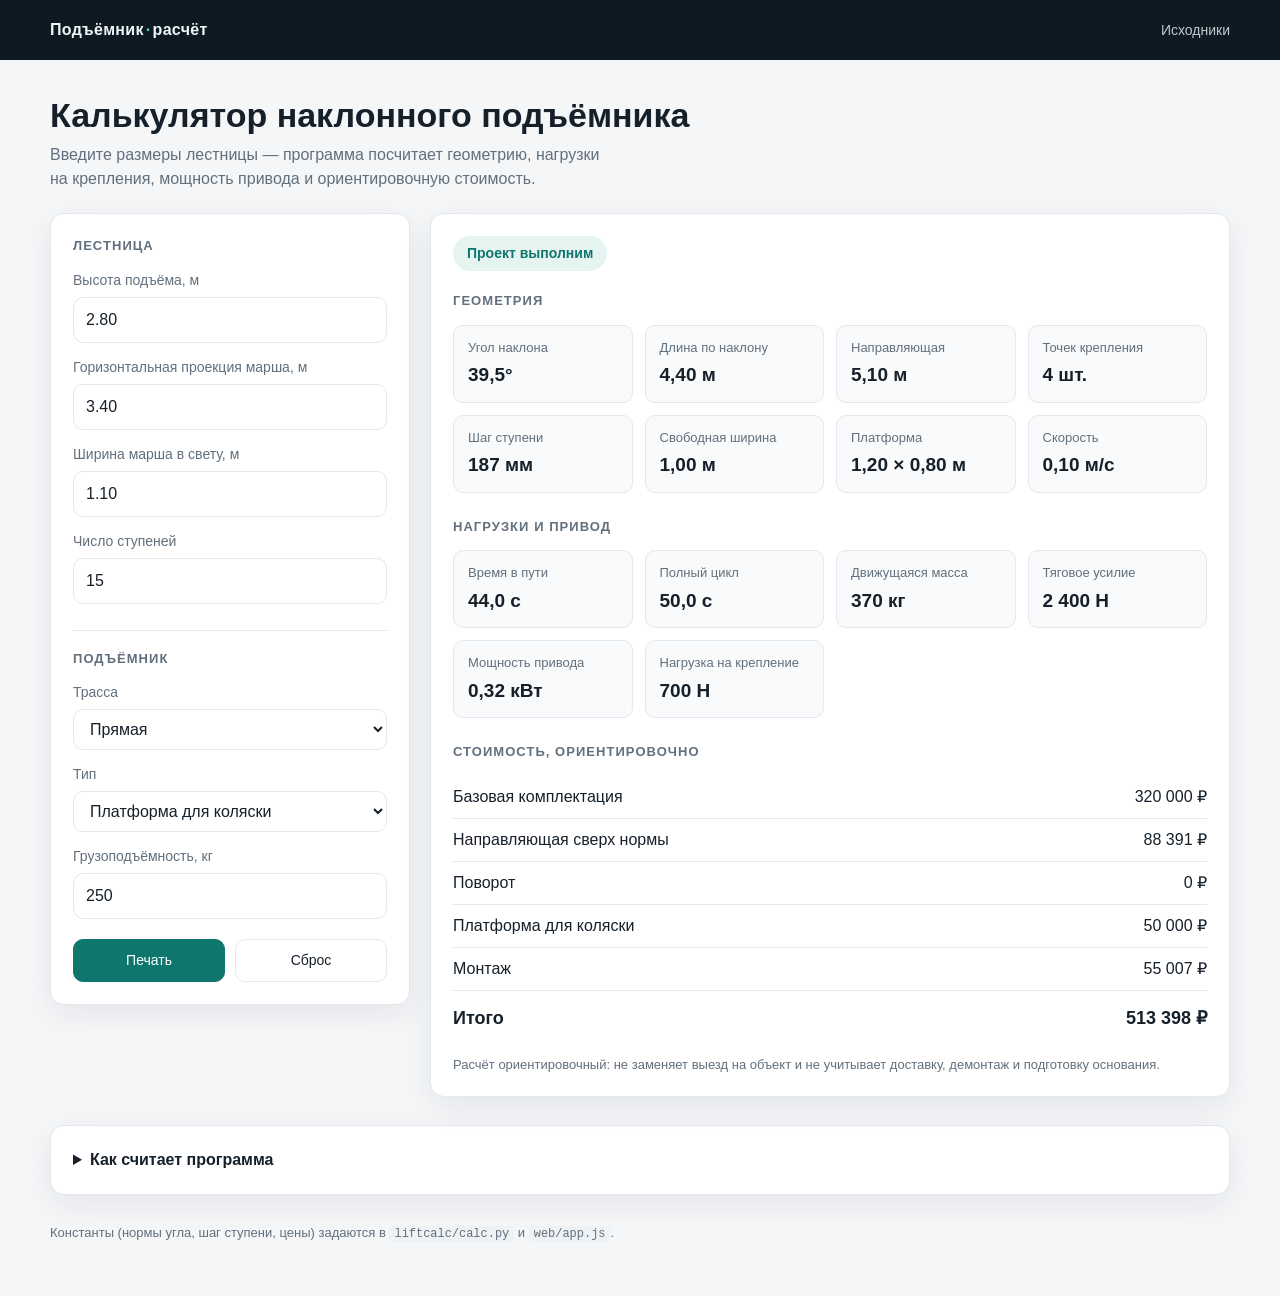
==== web/index.html @ 30a2d52d "Калькулятор наклонного подъёмника: ядро на Python, CLI и веб-страница" ====
<!DOCTYPE html>
<html lang="ru">
<head>
<meta charset="utf-8">
<meta name="viewport" content="width=device-width, initial-scale=1">
<title>Калькулятор наклонного подъёмника для лестницы</title>
<meta name="description" content="Расчёт наклонного подъёмника: угол, длина направляющей, нагрузки, мощность привода и ориентировочная цена.">
<link rel="stylesheet" href="styles.css">
</head>
<body>
<header class="topbar">
  <div class="wrap">
    <div class="brand">Подъёмник<span>·</span>расчёт</div>
    <a class="topbar-link" href="https://github.com/DuXae/DuXae" target="_blank" rel="noopener">Исходники</a>
  </div>
</header>

<main class="wrap">
  <section class="intro">
    <h1>Калькулятор наклонного подъёмника</h1>
    <p>Введите размеры лестницы — программа посчитает геометрию, нагрузки на крепления,
       мощность привода и ориентировочную стоимость.</p>
  </section>

  <div class="layout">
    <form class="card form" id="form" autocomplete="off">
      <h2>Лестница</h2>

      <label class="field">
        <span>Высота подъёма, м</span>
        <input id="height" type="number" min="0.2" max="12" step="0.01" value="2.80">
      </label>

      <label class="field">
        <span>Горизонтальная проекция марша, м</span>
        <input id="run" type="number" min="0.2" max="20" step="0.01" value="3.40">
      </label>

      <label class="field">
        <span>Ширина марша в свету, м</span>
        <input id="width" type="number" min="0.5" max="3" step="0.01" value="1.10">
      </label>

      <label class="field">
        <span>Число ступеней</span>
        <input id="steps" type="number" min="2" max="60" step="1" value="15">
      </label>

      <h2>Подъёмник</h2>

      <label class="field">
        <span>Трасса</span>
        <select id="track">
          <option value="straight">Прямая</option>
          <option value="turn">С поворотом</option>
        </select>
      </label>

      <label class="field">
        <span>Тип</span>
        <select id="kind">
          <option value="platform">Платформа для коляски</option>
          <option value="seat">Кресло</option>
        </select>
      </label>

      <label class="field">
        <span>Грузоподъёмность, кг</span>
        <input id="payload" type="number" min="60" max="600" step="10" value="250">
      </label>

      <div class="form-actions">
        <button type="button" class="btn btn-primary" id="print">Печать</button>
        <button type="reset" class="btn" id="reset">Сброс</button>
      </div>
    </form>

    <section class="card results" aria-live="polite">
      <div class="verdict" id="verdict">—</div>

      <h2>Геометрия</h2>
      <dl class="grid">
        <div><dt>Угол наклона</dt><dd id="out-angle">—</dd></div>
        <div><dt>Длина по наклону</dt><dd id="out-slope">—</dd></div>
        <div><dt>Направляющая</dt><dd id="out-rail">—</dd></div>
        <div><dt>Точек крепления</dt><dd id="out-supports">—</dd></div>
        <div><dt>Шаг ступени</dt><dd id="out-step">—</dd></div>
        <div><dt>Свободная ширина</dt><dd id="out-clear">—</dd></div>
        <div><dt>Платформа</dt><dd id="out-platform">—</dd></div>
        <div><dt>Скорость</dt><dd id="out-speed">—</dd></div>
      </dl>

      <h2>Нагрузки и привод</h2>
      <dl class="grid">
        <div><dt>Время в пути</dt><dd id="out-time">—</dd></div>
        <div><dt>Полный цикл</dt><dd id="out-cycle">—</dd></div>
        <div><dt>Движущаяся масса</dt><dd id="out-mass">—</dd></div>
        <div><dt>Тяговое усилие</dt><dd id="out-force">—</dd></div>
        <div><dt>Мощность привода</dt><dd id="out-power">—</dd></div>
        <div><dt>Нагрузка на крепление</dt><dd id="out-load">—</dd></div>
      </dl>

      <div class="warnings" id="warnings"></div>

      <h2>Стоимость, ориентировочно</h2>
      <table class="price">
        <tbody>
          <tr><th>Базовая комплектация</th><td id="p-base">—</td></tr>
          <tr><th>Направляющая сверх нормы</th><td id="p-extra">—</td></tr>
          <tr><th>Поворот</th><td id="p-turn">—</td></tr>
          <tr><th>Платформа для коляски</th><td id="p-wheel">—</td></tr>
          <tr><th>Монтаж</th><td id="p-install">—</td></tr>
          <tr class="total"><th>Итого</th><td id="p-total">—</td></tr>
        </tbody>
      </table>
      <p class="fineprint">Расчёт ориентировочный: не заменяет выезд на объект и не учитывает
        доставку, демонтаж и подготовку основания.</p>
    </section>
  </div>

  <details class="card formulas">
    <summary>Как считает программа</summary>
    <ul>
      <li>Угол наклона: α = arctg(H / L), где H — высота, L — горизонтальная проекция.</li>
      <li>Длина по наклону: √(H² + L²); направляющая — плюс 0,35 м с каждой стороны, плюс 1,6 м на поворот.</li>
      <li>Точки крепления: шаг 1,5 м, но не меньше двух.</li>
      <li>Тяговое усилие: F = m·g·(sin α + 0,02·cos α) + m·a при КПД привода 0,75.</li>
      <li>Нагрузка на крепление: m·g·cos α, делённое на число точек.</li>
      <li>Цена: база 320 000 ₽ за 3 м, далее 42 000 ₽/м, поворот 90 000 ₽,
          платформа для коляски 50 000 ₽, монтаж 12 %.</li>
    </ul>
  </details>

  <footer class="footer">
    <p>Константы (нормы угла, шаг ступени, цены) задаются в <code>liftcalc/calc.py</code> и <code>web/app.js</code>.</p>
  </footer>
</main>

<script src="app.js"></script>
</body>
</html>
---- web/styles.css ----
:root {
  --bg: #f4f6f8;
  --card: #ffffff;
  --ink: #16202a;
  --muted: #62707d;
  --line: #e2e8ee;
  --accent: #0f766e;
  --accent-soft: #e6f4f1;
  --danger: #b42318;
  --danger-soft: #fdeceb;
  --warn: #a15c07;
  --warn-soft: #fdf3e2;
  --radius: 14px;
  --shadow: 0 10px 30px rgba(22, 32, 42, .07);
}

* { box-sizing: border-box; }

body {
  margin: 0;
  background: var(--bg);
  color: var(--ink);
  font: 16px/1.5 -apple-system, BlinkMacSystemFont, "Segoe UI", Roboto, "Helvetica Neue", Arial, sans-serif;
  -webkit-font-smoothing: antialiased;
}

.wrap {
  width: min(1180px, 100% - 32px);
  margin: 0 auto;
}

/* ---------- Шапка ---------- */

.topbar {
  background: #0e1a22;
  color: #eef4f7;
}

.topbar .wrap {
  display: flex;
  align-items: center;
  justify-content: space-between;
  height: 60px;
}

.brand {
  font-weight: 600;
  letter-spacing: .02em;
}

.brand span {
  color: #4fd1c5;
  margin: 0 2px;
}

.topbar-link {
  color: inherit;
  text-decoration: none;
  font-size: 14px;
  opacity: .8;
}

.topbar-link:hover { opacity: 1; }

/* ---------- Вступление ---------- */

.intro {
  padding: 36px 0 22px;
}

.intro h1 {
  margin: 0 0 8px;
  font-size: clamp(24px, 3.4vw, 34px);
  line-height: 1.15;
}

.intro p {
  margin: 0;
  max-width: 62ch;
  color: var(--muted);
}

/* ---------- Раскладка ---------- */

.layout {
  display: grid;
  grid-template-columns: minmax(280px, 360px) minmax(0, 1fr);
  gap: 20px;
  align-items: start;
  padding-bottom: 28px;
}

.card {
  background: var(--card);
  border: 1px solid var(--line);
  border-radius: var(--radius);
  box-shadow: var(--shadow);
  padding: 22px;
}

.card h2 {
  margin: 0 0 14px;
  font-size: 13px;
  letter-spacing: .08em;
  text-transform: uppercase;
  color: var(--muted);
}

.form h2:not(:first-child) {
  margin-top: 26px;
  padding-top: 18px;
  border-top: 1px solid var(--line);
}

/* ---------- Поля ---------- */

.field {
  display: block;
  margin-bottom: 14px;
}

.field span {
  display: block;
  margin-bottom: 6px;
  font-size: 14px;
  color: var(--muted);
}

.field input,
.field select {
  width: 100%;
  padding: 10px 12px;
  font: inherit;
  font-variant-numeric: tabular-nums;
  color: var(--ink);
  background: #fff;
  border: 1px solid var(--line);
  border-radius: 10px;
  transition: border-color .15s, box-shadow .15s;
}

.field input:focus,
.field select:focus {
  outline: none;
  border-color: var(--accent);
  box-shadow: 0 0 0 3px var(--accent-soft);
}

.form-actions {
  display: flex;
  gap: 10px;
  margin-top: 20px;
}

.btn {
  flex: 1;
  padding: 10px 14px;
  font: inherit;
  font-size: 14px;
  color: var(--ink);
  background: #fff;
  border: 1px solid var(--line);
  border-radius: 10px;
  cursor: pointer;
  transition: background .15s, border-color .15s;
}

.btn:hover { background: #f7f9fb; }

.btn-primary {
  color: #fff;
  background: var(--accent);
  border-color: var(--accent);
}

.btn-primary:hover { background: #0c625b; }

/* ---------- Результаты ---------- */

.verdict {
  display: inline-block;
  margin-bottom: 20px;
  padding: 7px 14px;
  font-size: 14px;
  font-weight: 600;
  border-radius: 999px;
  background: var(--accent-soft);
  color: var(--accent);
}

.verdict.bad {
  background: var(--danger-soft);
  color: var(--danger);
}

.grid {
  display: grid;
  grid-template-columns: repeat(auto-fit, minmax(150px, 1fr));
  gap: 12px;
  margin: 0 0 24px;
}

.grid div {
  padding: 12px 14px;
  background: #f8fafb;
  border: 1px solid var(--line);
  border-radius: 10px;
}

.grid dt {
  font-size: 13px;
  color: var(--muted);
}

.grid dd {
  margin: 4px 0 0;
  font-size: 19px;
  font-weight: 600;
  font-variant-numeric: tabular-nums;
}

/* ---------- Замечания ---------- */

.warnings {
  display: grid;
  gap: 8px;
  margin-bottom: 24px;
}

.warnings:empty { display: none; }

.warnings p {
  margin: 0;
  padding: 10px 14px;
  font-size: 14px;
  border-radius: 10px;
  border-left: 4px solid var(--muted);
  background: #f8fafb;
}

.warnings .error {
  border-color: var(--danger);
  background: var(--danger-soft);
  color: var(--danger);
}

.warnings .warn {
  border-color: var(--warn);
  background: var(--warn-soft);
  color: var(--warn);
}

/* ---------- Цена ---------- */

.price {
  width: 100%;
  border-collapse: collapse;
  font-variant-numeric: tabular-nums;
}

.price th,
.price td {
  padding: 9px 0;
  text-align: left;
  font-weight: 400;
  border-bottom: 1px solid var(--line);
}

.price td { text-align: right; white-space: nowrap; }

.price .total th,
.price .total td {
  padding-top: 14px;
  font-size: 18px;
  font-weight: 700;
  border-bottom: none;
}

.fineprint {
  margin: 14px 0 0;
  font-size: 13px;
  color: var(--muted);
}

/* ---------- Формулы ---------- */

.formulas { margin-bottom: 28px; }

.formulas summary {
  cursor: pointer;
  font-weight: 600;
}

.formulas ul {
  margin: 14px 0 0;
  padding-left: 20px;
  color: var(--muted);
}

.formulas li { margin-bottom: 6px; }

.footer {
  padding: 0 0 40px;
  font-size: 13px;
  color: var(--muted);
}

code {
  padding: 1px 5px;
  background: #eef2f5;
  border-radius: 5px;
  font-size: .92em;
}

/* ---------- Адаптив ---------- */

@media (max-width: 860px) {
  .layout { grid-template-columns: 1fr; }
}

/* ---------- Печать ---------- */

@media print {
  body { background: #fff; }
  .topbar, .form-actions, .formulas, .footer, .intro p { display: none; }
  .card { box-shadow: none; border-color: #ccc; }
  .layout { grid-template-columns: 1fr; }
  .grid dd { font-size: 16px; }
}
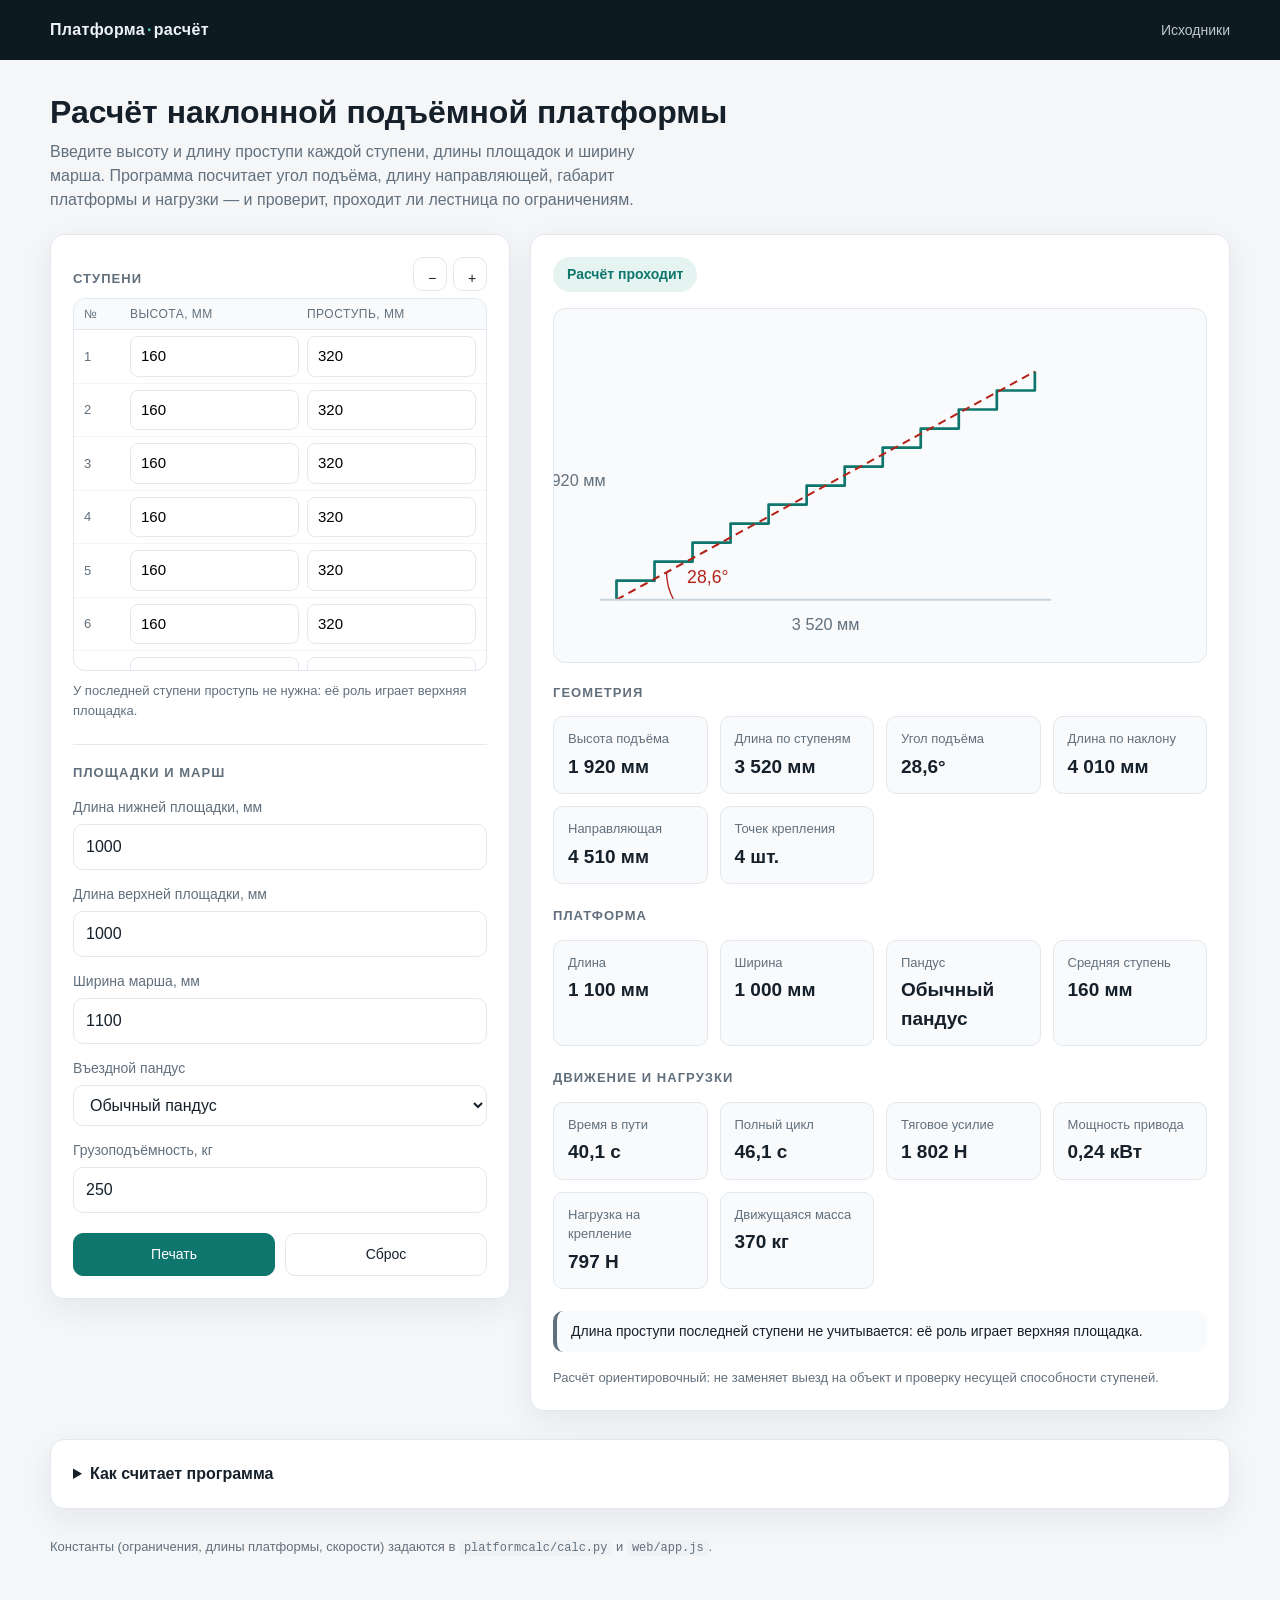
==== commit 7bd614c5: "Переделать под расчёт наклонной платформы: пошаговый ввод ступеней, схема, ограничения 10 м и 30°" ====
--- a/web/index.html
+++ b/web/index.html
@@ -3,70 +3,75 @@
 <head>
 <meta charset="utf-8">
 <meta name="viewport" content="width=device-width, initial-scale=1">
-<title>Калькулятор наклонного подъёмника для лестницы</title>
-<meta name="description" content="Расчёт наклонного подъёмника: угол, длина направляющей, нагрузки, мощность привода и ориентировочная цена.">
+<title>Расчёт наклонной подъёмной платформы</title>
+<meta name="description" content="Расчёт наклонной подъёмной платформы по размерам ступеней: высота и угол подъёма, длина направляющей, габарит платформы, нагрузки.">
 <link rel="stylesheet" href="styles.css">
 </head>
 <body>
 <header class="topbar">
   <div class="wrap">
-    <div class="brand">Подъёмник<span>·</span>расчёт</div>
+    <div class="brand">Платформа<span>·</span>расчёт</div>
     <a class="topbar-link" href="https://github.com/DuXae/DuXae" target="_blank" rel="noopener">Исходники</a>
   </div>
 </header>
 
 <main class="wrap">
   <section class="intro">
-    <h1>Калькулятор наклонного подъёмника</h1>
-    <p>Введите размеры лестницы — программа посчитает геометрию, нагрузки на крепления,
-       мощность привода и ориентировочную стоимость.</p>
+    <h1>Расчёт наклонной подъёмной платформы</h1>
+    <p>Введите высоту и длину проступи каждой ступени, длины площадок и ширину марша.
+       Программа посчитает угол подъёма, длину направляющей, габарит платформы и нагрузки —
+       и проверит, проходит ли лестница по ограничениям.</p>
   </section>
 
   <div class="layout">
     <form class="card form" id="form" autocomplete="off">
-      <h2>Лестница</h2>
+      <div class="section-head">
+        <h2>Ступени</h2>
+        <div class="stepper">
+          <button type="button" class="btn btn-icon" id="remove-step" title="Убрать ступень">−</button>
+          <button type="button" class="btn btn-icon" id="add-step" title="Добавить ступень">+</button>
+        </div>
+      </div>
+
+      <div class="step-table">
+        <div class="step-head">
+          <span>№</span><span>Высота, мм</span><span>Проступь, мм</span>
+        </div>
+        <div id="rows" class="step-body"></div>
+      </div>
+      <p class="hint">У последней ступени проступь не нужна: её роль играет верхняя площадка.</p>
+
+      <h2>Площадки и марш</h2>
 
       <label class="field">
-        <span>Высота подъёма, м</span>
-        <input id="height" type="number" min="0.2" max="12" step="0.01" value="2.80">
+        <span>Длина нижней площадки, мм</span>
+        <input id="lower" type="number" min="0" max="10000" step="10" value="1000">
       </label>
 
       <label class="field">
-        <span>Горизонтальная проекция марша, м</span>
-        <input id="run" type="number" min="0.2" max="20" step="0.01" value="3.40">
+        <span>Длина верхней площадки, мм</span>
+        <input id="upper" type="number" min="0" max="10000" step="10" value="1000">
       </label>
 
       <label class="field">
-        <span>Ширина марша в свету, м</span>
-        <input id="width" type="number" min="0.5" max="3" step="0.01" value="1.10">
+        <span>Ширина марша, мм</span>
+        <input id="width" type="number" min="600" max="3000" step="10" value="1100">
       </label>
 
       <label class="field">
-        <span>Число ступеней</span>
-        <input id="steps" type="number" min="2" max="60" step="1" value="15">
-      </label>
-
-      <h2>Подъёмник</h2>
-
-      <label class="field">
-        <span>Трасса</span>
-        <select id="track">
-          <option value="straight">Прямая</option>
-          <option value="turn">С поворотом</option>
-        </select>
-      </label>
-
-      <label class="field">
-        <span>Тип</span>
-        <select id="kind">
-          <option value="platform">Платформа для коляски</option>
-          <option value="seat">Кресло</option>
+        <span>Въездной пандус</span>
+        <select id="ramp">
+          <option value="normal">Обычный пандус</option>
+          <option value="ext50">Удлинённый на 50 мм</option>
+          <option value="ext100">Удлинённый на 100 мм</option>
+          <option value="ext150">Удлинённый на 150 мм</option>
+          <option value="short_npu">Укороченная площадка НПУ</option>
         </select>
       </label>
 
       <label class="field">
         <span>Грузоподъёмность, кг</span>
-        <input id="payload" type="number" min="60" max="600" step="10" value="250">
+        <input id="payload" type="number" min="60" max="500" step="10" value="250">
       </label>
 
       <div class="form-actions">
@@ -78,61 +83,61 @@
     <section class="card results" aria-live="polite">
       <div class="verdict" id="verdict">—</div>
 
+      <svg id="scheme" class="scheme" viewBox="0 0 480 260" role="img" aria-label="Схема подъёма"></svg>
+
       <h2>Геометрия</h2>
       <dl class="grid">
-        <div><dt>Угол наклона</dt><dd id="out-angle">—</dd></div>
+        <div><dt>Высота подъёма</dt><dd id="out-rise">—</dd></div>
+        <div><dt>Длина по ступеням</dt><dd id="out-run">—</dd></div>
+        <div><dt>Угол подъёма</dt><dd id="out-angle">—</dd></div>
         <div><dt>Длина по наклону</dt><dd id="out-slope">—</dd></div>
         <div><dt>Направляющая</dt><dd id="out-rail">—</dd></div>
         <div><dt>Точек крепления</dt><dd id="out-supports">—</dd></div>
-        <div><dt>Шаг ступени</dt><dd id="out-step">—</dd></div>
-        <div><dt>Свободная ширина</dt><dd id="out-clear">—</dd></div>
-        <div><dt>Платформа</dt><dd id="out-platform">—</dd></div>
-        <div><dt>Скорость</dt><dd id="out-speed">—</dd></div>
       </dl>
 
-      <h2>Нагрузки и привод</h2>
+      <h2>Платформа</h2>
+      <dl class="grid">
+        <div><dt>Длина</dt><dd id="out-plat-len">—</dd></div>
+        <div><dt>Ширина</dt><dd id="out-plat-width">—</dd></div>
+        <div><dt>Пандус</dt><dd id="out-ramp">—</dd></div>
+        <div><dt>Средняя ступень</dt><dd id="out-avg-rise">—</dd></div>
+      </dl>
+
+      <h2>Движение и нагрузки</h2>
       <dl class="grid">
         <div><dt>Время в пути</dt><dd id="out-time">—</dd></div>
         <div><dt>Полный цикл</dt><dd id="out-cycle">—</dd></div>
-        <div><dt>Движущаяся масса</dt><dd id="out-mass">—</dd></div>
         <div><dt>Тяговое усилие</dt><dd id="out-force">—</dd></div>
         <div><dt>Мощность привода</dt><dd id="out-power">—</dd></div>
         <div><dt>Нагрузка на крепление</dt><dd id="out-load">—</dd></div>
+        <div><dt>Движущаяся масса</dt><dd id="out-mass">—</dd></div>
       </dl>
 
       <div class="warnings" id="warnings"></div>
-
-      <h2>Стоимость, ориентировочно</h2>
-      <table class="price">
-        <tbody>
-          <tr><th>Базовая комплектация</th><td id="p-base">—</td></tr>
-          <tr><th>Направляющая сверх нормы</th><td id="p-extra">—</td></tr>
-          <tr><th>Поворот</th><td id="p-turn">—</td></tr>
-          <tr><th>Платформа для коляски</th><td id="p-wheel">—</td></tr>
-          <tr><th>Монтаж</th><td id="p-install">—</td></tr>
-          <tr class="total"><th>Итого</th><td id="p-total">—</td></tr>
-        </tbody>
-      </table>
-      <p class="fineprint">Расчёт ориентировочный: не заменяет выезд на объект и не учитывает
-        доставку, демонтаж и подготовку основания.</p>
+      <p class="fineprint">Расчёт ориентировочный: не заменяет выезд на объект и проверку
+        несущей способности ступеней.</p>
     </section>
   </div>
 
   <details class="card formulas">
     <summary>Как считает программа</summary>
     <ul>
-      <li>Угол наклона: α = arctg(H / L), где H — высота, L — горизонтальная проекция.</li>
-      <li>Длина по наклону: √(H² + L²); направляющая — плюс 0,35 м с каждой стороны, плюс 1,6 м на поворот.</li>
-      <li>Точки крепления: шаг 1,5 м, но не меньше двух.</li>
-      <li>Тяговое усилие: F = m·g·(sin α + 0,02·cos α) + m·a при КПД привода 0,75.</li>
-      <li>Нагрузка на крепление: m·g·cos α, делённое на число точек.</li>
-      <li>Цена: база 320 000 ₽ за 3 м, далее 42 000 ₽/м, поворот 90 000 ₽,
-          платформа для коляски 50 000 ₽, монтаж 12 %.</li>
+      <li>Высота подъёма — сумма высот всех ступеней.</li>
+      <li>Горизонтальная длина ступеней — сумма проступей всех ступеней, кроме последней.</li>
+      <li>Угол подъёма: α = arctg(H / L), H — высота подъёма, L — длина по ступеням.</li>
+      <li>Длина по наклону: √(H² + L²); направляющая — плюс 250 мм с каждой стороны.</li>
+      <li>Точки крепления — шаг 1,5 м, минимум две.</li>
+      <li>Длина платформы: 1100 мм плюс удлинение пандуса (50/100/150 мм)
+          или минус 150 мм для укороченной площадки НПУ.</li>
+      <li>Ширина платформы — ширина марша минус 100 мм, но не меньше 800 мм.</li>
+      <li>Тяговое усилие: m·g·(sin α + 0,02·cos α) при КПД привода 0,75.</li>
+      <li>Ограничения платформы: подъём до 10 м, угол до 30°.</li>
     </ul>
   </details>
 
   <footer class="footer">
-    <p>Константы (нормы угла, шаг ступени, цены) задаются в <code>liftcalc/calc.py</code> и <code>web/app.js</code>.</p>
+    <p>Константы (ограничения, длины платформы, скорости) задаются в
+      <code>platformcalc/calc.py</code> и <code>web/app.js</code>.</p>
   </footer>
 </main>
 
--- a/web/styles.css
+++ b/web/styles.css
@@ -31,10 +31,7 @@
 
 /* ---------- Шапка ---------- */
 
-.topbar {
-  background: #0e1a22;
-  color: #eef4f7;
-}
+.topbar { background: #0e1a22; color: #eef4f7; }
 
 .topbar .wrap {
   display: flex;
@@ -43,15 +40,8 @@
   height: 60px;
 }
 
-.brand {
-  font-weight: 600;
-  letter-spacing: .02em;
-}
-
-.brand span {
-  color: #4fd1c5;
-  margin: 0 2px;
-}
+.brand { font-weight: 600; letter-spacing: .02em; }
+.brand span { color: #4fd1c5; margin: 0 2px; }
 
 .topbar-link {
   color: inherit;
@@ -64,19 +54,17 @@
 
 /* ---------- Вступление ---------- */
 
-.intro {
-  padding: 36px 0 22px;
-}
+.intro { padding: 34px 0 22px; }
 
 .intro h1 {
   margin: 0 0 8px;
-  font-size: clamp(24px, 3.4vw, 34px);
-  line-height: 1.15;
+  font-size: clamp(23px, 3.2vw, 32px);
+  line-height: 1.18;
 }
 
 .intro p {
   margin: 0;
-  max-width: 62ch;
+  max-width: 66ch;
   color: var(--muted);
 }
 
@@ -84,7 +72,7 @@
 
 .layout {
   display: grid;
-  grid-template-columns: minmax(280px, 360px) minmax(0, 1fr);
+  grid-template-columns: minmax(320px, 460px) minmax(0, 1fr);
   gap: 20px;
   align-items: start;
   padding-bottom: 28px;
@@ -107,17 +95,98 @@
 }
 
 .form h2:not(:first-child) {
-  margin-top: 26px;
+  margin-top: 24px;
   padding-top: 18px;
   border-top: 1px solid var(--line);
 }
 
+.section-head {
+  display: flex;
+  align-items: baseline;
+  justify-content: space-between;
+  gap: 12px;
+}
+
+.section-head h2 { margin-bottom: 10px; }
+
+.stepper { display: flex; gap: 6px; }
+
+.btn-icon {
+  width: 34px;
+  height: 34px;
+  padding: 0;
+  font-size: 18px;
+  line-height: 1;
+}
+
+/* ---------- Таблица ступеней ---------- */
+
+.step-table {
+  border: 1px solid var(--line);
+  border-radius: 12px;
+  overflow: hidden;
+}
+
+.step-head,
+.step-row {
+  display: grid;
+  grid-template-columns: 38px 1fr 1fr;
+  gap: 8px;
+  align-items: center;
+  padding: 6px 10px;
+}
+
+.step-head {
+  background: #f8fafb;
+  border-bottom: 1px solid var(--line);
+  font-size: 12px;
+  letter-spacing: .04em;
+  text-transform: uppercase;
+  color: var(--muted);
+}
+
+.step-body { max-height: 340px; overflow-y: auto; }
+
+.step-row { border-bottom: 1px solid #f1f5f8; }
+.step-row:last-child { border-bottom: none; }
+
+.step-row .num {
+  font-size: 13px;
+  color: var(--muted);
+  font-variant-numeric: tabular-nums;
+}
+
+.step-row input {
+  width: 100%;
+  padding: 8px 10px;
+  font: inherit;
+  font-size: 15px;
+  font-variant-numeric: tabular-nums;
+  border: 1px solid var(--line);
+  border-radius: 8px;
+  background: #fff;
+}
+
+.step-row input:focus {
+  outline: none;
+  border-color: var(--accent);
+  box-shadow: 0 0 0 3px var(--accent-soft);
+}
+
+.step-row input:disabled {
+  background: #f4f6f8;
+  color: var(--muted);
+}
+
+.hint {
+  margin: 10px 0 0;
+  font-size: 13px;
+  color: var(--muted);
+}
+
 /* ---------- Поля ---------- */
 
-.field {
-  display: block;
-  margin-bottom: 14px;
-}
+.field { display: block; margin-bottom: 14px; }
 
 .field span {
   display: block;
@@ -146,11 +215,7 @@
   box-shadow: 0 0 0 3px var(--accent-soft);
 }
 
-.form-actions {
-  display: flex;
-  gap: 10px;
-  margin-top: 20px;
-}
+.form-actions { display: flex; gap: 10px; margin-top: 20px; }
 
 .btn {
   flex: 1;
@@ -179,7 +244,7 @@
 
 .verdict {
   display: inline-block;
-  margin-bottom: 20px;
+  margin-bottom: 16px;
   padding: 7px 14px;
   font-size: 14px;
   font-weight: 600;
@@ -188,16 +253,23 @@
   color: var(--accent);
 }
 
-.verdict.bad {
-  background: var(--danger-soft);
-  color: var(--danger);
+.verdict.bad { background: var(--danger-soft); color: var(--danger); }
+
+.scheme {
+  display: block;
+  width: 100%;
+  height: auto;
+  margin-bottom: 20px;
+  background: #f8fafb;
+  border: 1px solid var(--line);
+  border-radius: 12px;
 }
 
 .grid {
   display: grid;
   grid-template-columns: repeat(auto-fit, minmax(150px, 1fr));
   gap: 12px;
-  margin: 0 0 24px;
+  margin: 0 0 22px;
 }
 
 .grid div {
@@ -207,10 +279,7 @@
   border-radius: 10px;
 }
 
-.grid dt {
-  font-size: 13px;
-  color: var(--muted);
-}
+.grid dt { font-size: 13px; color: var(--muted); }
 
 .grid dd {
   margin: 4px 0 0;
@@ -221,12 +290,7 @@
 
 /* ---------- Замечания ---------- */
 
-.warnings {
-  display: grid;
-  gap: 8px;
-  margin-bottom: 24px;
-}
-
+.warnings { display: grid; gap: 8px; margin-bottom: 16px; }
 .warnings:empty { display: none; }
 
 .warnings p {
@@ -250,46 +314,12 @@
   color: var(--warn);
 }
 
-/* ---------- Цена ---------- */
-
-.price {
-  width: 100%;
-  border-collapse: collapse;
-  font-variant-numeric: tabular-nums;
-}
-
-.price th,
-.price td {
-  padding: 9px 0;
-  text-align: left;
-  font-weight: 400;
-  border-bottom: 1px solid var(--line);
-}
-
-.price td { text-align: right; white-space: nowrap; }
-
-.price .total th,
-.price .total td {
-  padding-top: 14px;
-  font-size: 18px;
-  font-weight: 700;
-  border-bottom: none;
-}
-
-.fineprint {
-  margin: 14px 0 0;
-  font-size: 13px;
-  color: var(--muted);
-}
+.fineprint { margin: 10px 0 0; font-size: 13px; color: var(--muted); }
 
 /* ---------- Формулы ---------- */
 
 .formulas { margin-bottom: 28px; }
-
-.formulas summary {
-  cursor: pointer;
-  font-weight: 600;
-}
+.formulas summary { cursor: pointer; font-weight: 600; }
 
 .formulas ul {
   margin: 14px 0 0;
@@ -299,11 +329,7 @@
 
 .formulas li { margin-bottom: 6px; }
 
-.footer {
-  padding: 0 0 40px;
-  font-size: 13px;
-  color: var(--muted);
-}
+.footer { padding: 0 0 40px; font-size: 13px; color: var(--muted); }
 
 code {
   padding: 1px 5px;
@@ -314,7 +340,7 @@
 
 /* ---------- Адаптив ---------- */
 
-@media (max-width: 860px) {
+@media (max-width: 900px) {
   .layout { grid-template-columns: 1fr; }
 }
 
@@ -322,8 +348,9 @@
 
 @media print {
   body { background: #fff; }
-  .topbar, .form-actions, .formulas, .footer, .intro p { display: none; }
+  .topbar, .form-actions, .formulas, .footer, .intro p, .hint { display: none; }
   .card { box-shadow: none; border-color: #ccc; }
   .layout { grid-template-columns: 1fr; }
+  .step-body { max-height: none; overflow: visible; }
   .grid dd { font-size: 16px; }
 }
